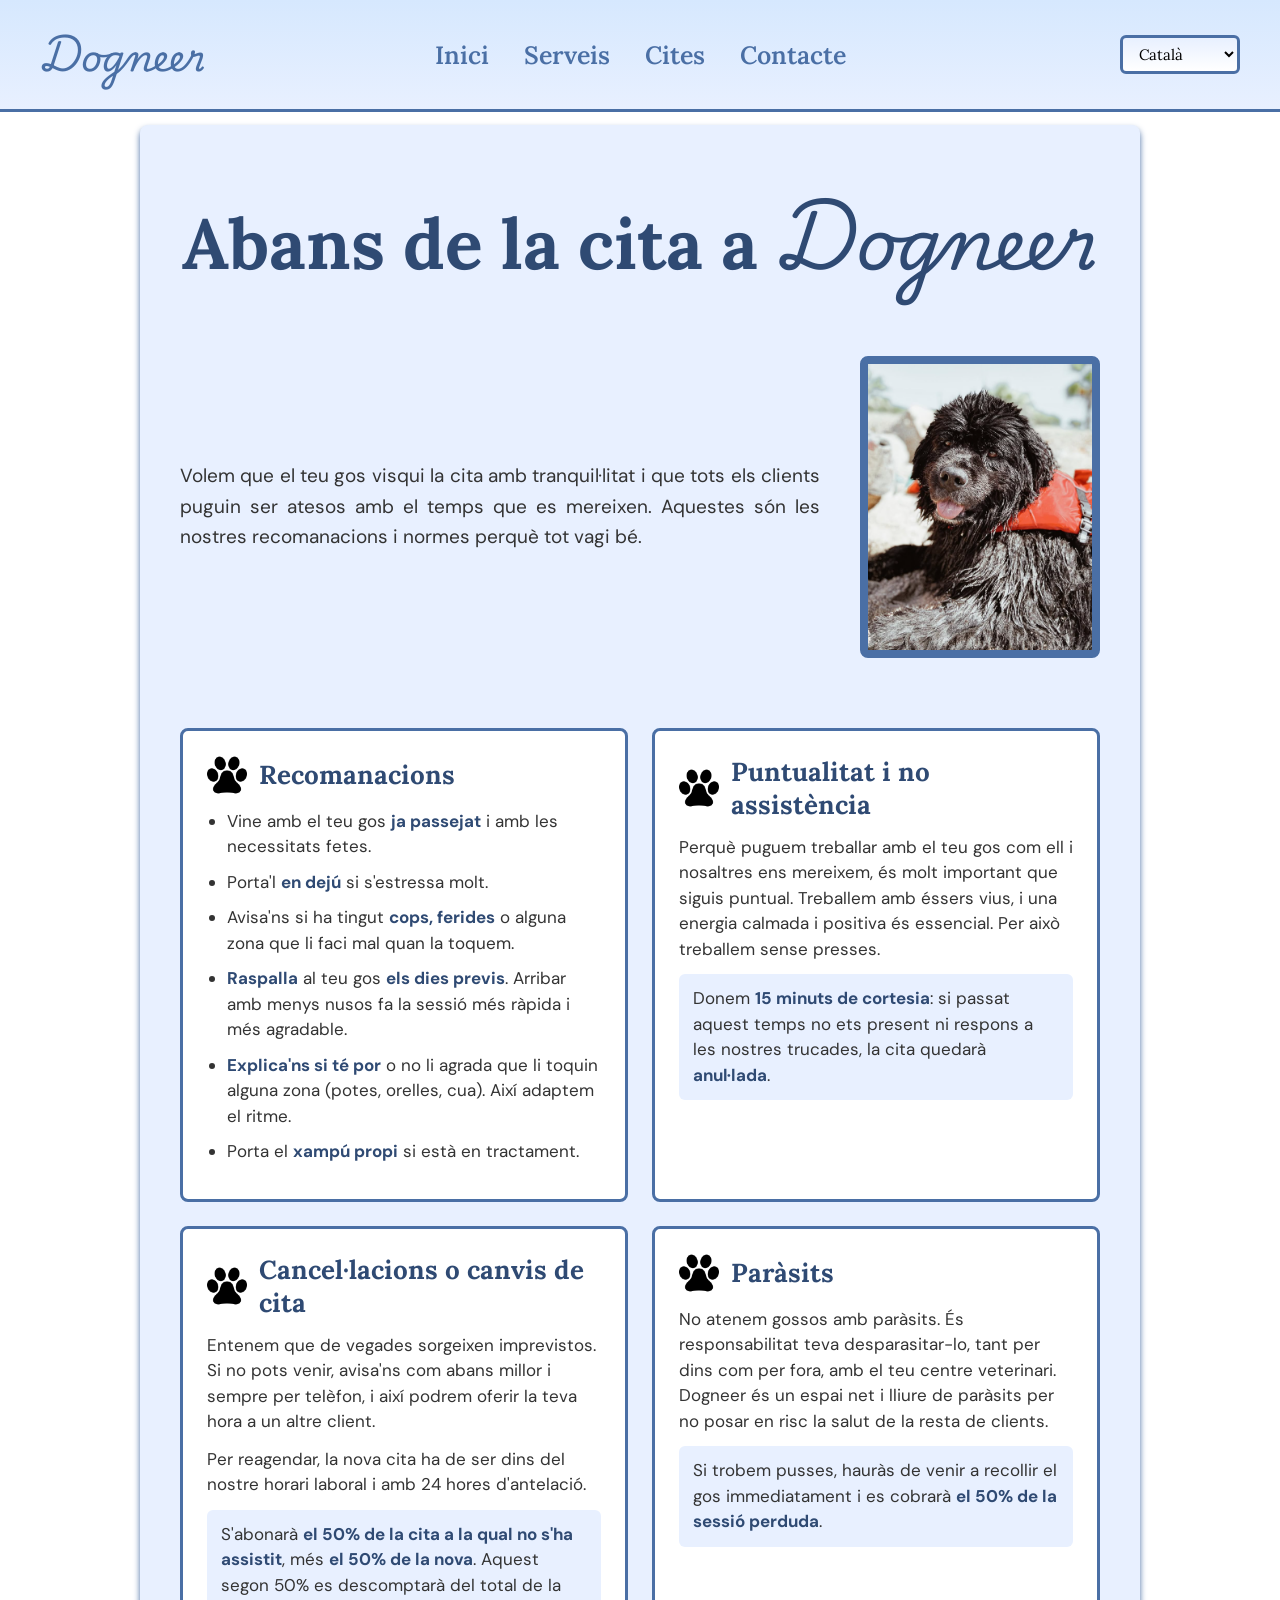
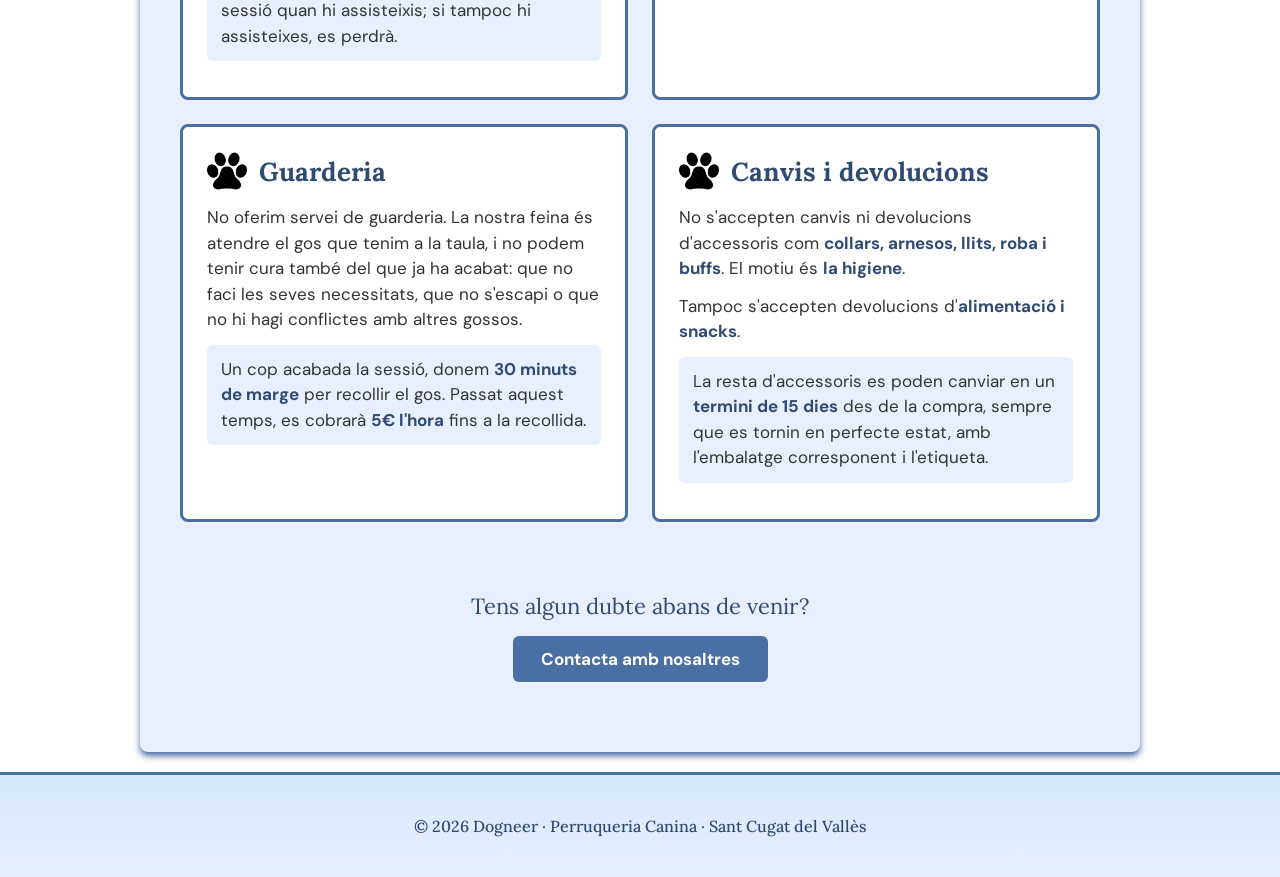
==== cites.html @ 48e1377d "v1.0 v1.0 → 20/09/2026 Activitat B02-M616" ====
<!DOCTYPE html>
<html lang="ca">

<head>
    <meta charset="UTF-8">
    <meta name="viewport" content="width=device-width, initial-scale=1.0">

    <title>Abans de la cita – Dogneer</title>
    <meta name="description" content="Recomanacions i normes abans de venir a Dogneer: puntualitat, cancelacions, paràsits, recollida i devolucions.">

    <link rel="preconnect" href="https://fonts.googleapis.com">
    <link rel="preconnect" href="https://fonts.gstatic.com" crossorigin>
    <link href="https://fonts.googleapis.com/css2?family=DM+Sans:wght@400;500;700&family=Lora:wght@500;600&family=Playwrite+US+Trad&display=swap" rel="stylesheet">

    <link rel="stylesheet" href="estils.css">
</head>

<body>
    <!-- CONTENIDOR SUPERIOR FIXAT: LOGO i MENÚ DE NAVEGACIÓ -->
    <header class="header">
        <div class="contenidor-header">
            <div class="nomNegoci">
                <h1><a href="index.html">Dogneer</a></h1>
            </div>

            <nav class="menu" aria-label="Menú principal">
                <a href="index.html">Inici</a>
                <a href="serveis.html">Serveis</a>
                <a href="cites.html">Cites</a>
                <a href="contacte.html">Contacte</a>
            </nav>

            <select class="idioma-select" aria-label="Idioma" onchange="location.href = this.value">
                <option value="cites.html" selected>Català</option>
            </select>
        </div>
    </header>

    <!-- CONTENIDOR MAIN -->
    <main>
        <section class="contingut-portada">
            <div class="titol-portada">
                <h1>Abans de la cita a <span class="nomNegoci">Dogneer</span></h1>
            </div>
        </section>

        <!-- Introducció + imatge gos -->
        <section class="cites-intro">
            <p>
                Volem que el teu gos visqui la cita amb tranquil·litat i que tots els clients puguin ser atesos amb
                el temps que es mereixen. Aquestes són les nostres recomanacions i normes perquè tot vagi bé.
            </p>
            <img src="img/gos_cites.png" alt="Gos a la platja ple de sorra">
        </section>

        <!-- Targetes d'informació -->
        <section class="cites-llista">

            <article class="cita-targeta">
                <div class="cita-capcalera">
                    <img src="img/petjada.png" alt="icona d'una petjada de gos">
                    <h2>Recomanacions</h2>
                </div>
                <ul>
                    <li>Vine amb el teu gos <strong>ja passejat</strong> i amb les necessitats fetes.</li>
                    <li>Porta'l <strong>en dejú</strong> si s'estressa molt.</li>
                    <li>Avisa'ns si ha tingut <strong>cops, ferides</strong> o alguna zona que li faci mal quan la
                        toquem.</li>
                    <li><strong>Raspalla</strong> al teu gos <strong>els dies previs</strong>. Arribar amb menys nusos
                        fa la sessió més ràpida i més agradable.</li>
                    <li><strong>Explica'ns si té por</strong> o no li agrada que li toquin alguna zona (potes, orelles,
                        cua). Així adaptem el ritme.</li>
                    <li>Porta el <strong>xampú propi</strong> si està en tractament.</li>
                </ul>
            </article>

            <article class="cita-targeta">
                <div class="cita-capcalera">
                    <img src="img/petjada.png" alt="icona d'una petjada de gos">
                    <h2>Puntualitat i no assistència</h2>
                </div>
                <p>
                    Perquè puguem treballar amb el teu gos com ell i nosaltres ens mereixem, és molt important que
                    siguis puntual. Treballem amb éssers vius, i una energia calmada i positiva és essencial. Per això
                    treballem sense presses.
                </p>
                <p class="cita-nota">
                    Donem <strong>15 minuts de cortesia</strong>: si passat aquest temps no ets present ni respons a les
                    nostres trucades, la cita quedarà <strong>anul·lada</strong>.
                </p>
            </article>

            <article class="cita-targeta">
                <div class="cita-capcalera">
                    <img src="img/petjada.png" alt="icona d'una petjada de gos">
                    <h2>Cancel·lacions o canvis de cita</h2>
                </div>
                <p>
                    Entenem que de vegades sorgeixen imprevistos. Si no pots venir, avisa'ns com abans millor i sempre
                    per telèfon, i així podrem oferir la teva hora a un altre client.
                </p>
                <p>
                    Per reagendar, la nova cita ha de ser dins del nostre horari laboral i amb 24 hores d'antelació.
                </p>
                <p class="cita-nota">
                    S'abonarà <strong>el 50% de la cita a la qual no s'ha assistit</strong>, més <strong>el 50% de la
                        nova</strong>. Aquest segon 50% es descomptarà del total de la sessió quan hi assisteixis; si
                    tampoc hi assisteixes, es perdrà.
                </p>
            </article>

            <article class="cita-targeta">
                <div class="cita-capcalera">
                    <img src="img/petjada.png" alt="icona d'una petjada de gos">
                    <h2>Paràsits</h2>
                </div>
                <p>
                    No atenem gossos amb paràsits. És responsabilitat teva desparasitar-lo, tant per dins com per
                    fora, amb el teu centre veterinari. Dogneer és un espai net i lliure de paràsits per no posar en
                    risc la salut de la resta de clients.
                </p>
                <p class="cita-nota">
                    Si trobem pusses, hauràs de venir a recollir el gos immediatament i es cobrarà
                    <strong>el 50% de la sessió perduda</strong>.
                </p>
            </article>

            <article class="cita-targeta">
                <div class="cita-capcalera">
                    <img src="img/petjada.png" alt="icona d'una petjada de gos">
                    <h2>Guarderia</h2>
                </div>
                <p>
                    No oferim servei de guarderia. La nostra feina és atendre el gos que tenim a la taula, i no
                    podem tenir cura també del que ja ha acabat: que no faci les seves necessitats, que no
                    s'escapi o que no hi hagi conflictes amb altres gossos.
                </p>
                <p class="cita-nota">
                    Un cop acabada la sessió, donem <strong>30 minuts de marge</strong> per recollir el gos. Passat
                    aquest temps, es cobrarà <strong>5€ l'hora</strong> fins a la recollida.
                </p>
            </article>

            <article class="cita-targeta">
                <div class="cita-capcalera">
                    <img src="img/petjada.png" alt="icona d'una petjada de gos">
                    <h2>Canvis i devolucions</h2>
                </div>
                <p>
                    No s'accepten canvis ni devolucions d'accessoris com <strong>collars, arnesos, llits, roba i
                        buffs</strong>. El motiu és <strong>la higiene</strong>.
                </p>
                <p>Tampoc s'accepten devolucions d'<strong>alimentació i snacks</strong>.</p>
                <p class="cita-nota">
                    La resta d'accessoris es poden canviar en un <strong>termini de 15 dies</strong> des de la compra,
                    sempre que es tornin en perfecte estat, amb l'embalatge corresponent i l'etiqueta.
                </p>
            </article>
        </section>

        <section class="cites-dubtes">
            <p>Tens algun dubte abans de venir?</p>
            <a class="boto" href="contacte.html">Contacta amb nosaltres</a>
        </section>
    </main>

    <!-- FOOTER -->
    <footer class="footer">
        <p>© 2026 Dogneer · Perruqueria Canina · Sant Cugat del Vallès</p>
    </footer>

</body>

</html>
---- estils.css ----
/* =-=-=-=-=-=-=-=-=-=-= PALETA DE COLORS (treta del logo Dogneer) =-=-=-=-=-=-=-=-=-=-= */
:root {
    --blau-suau: #e8f0ff;
    --blau-mig: #4a6fa5;
    --blau-oscur: #2f4a73;
    --blau-clar: #d6e8fe;

    --rosa-suau: #fce4ec;
    --lavanda: #e6e0ff;

    --crema: #fff9f2;
    --blanc: #ffffff;
    --negre: #000000;

    --gris-text: #333333;
    --gris-suau: #f5f5f5;

    --sombra-main: #e6e0ff;

    --espai: 70px;   /* distància entre la vora del quadrat blau, el títol i el contingut */
}

/* =-=-=-=-=-=-=-=-=-=-= BASE =-=-=-=-=-=-=-=-=-=-= */
html {
    margin: 0;
    padding: 0;
    overflow-x: hidden;   /* només a html: no cal repetir-ho al body (creava un contenidor de scroll extra) */
}

body {
    margin: 0; /* treu el marge per defecte que té el body */
    padding-top: 125px;   /* marge ajustat segons l'alçada del header (a mòbil es redefineix més avall) */
    font-family: 'DM Sans', sans-serif;
}

/* Focus visible per a qui navega amb teclat */
a:focus-visible,
select:focus-visible {
    outline: 3px solid var(--blau-oscur);
    outline-offset: 3px;
}

/* =-=-=-=-=-=-=-=-=-=-= HEADER GENERAL =-=-=-=-=-=-=-=-=-=-= */
.header {
    background: linear-gradient(var(--blau-clar), var(--blau-suau));
    padding: 20px 40px;   /* 20px a dalt i a baix / 40px a esquerra i dreta */
    border-bottom: 3px solid var(--blau-mig);
    position: fixed;
    top: 0;
    left: 0;
    right: 0;
    z-index: 1000;   /* el header es queda per sobre de la resta del contingut i no el tapa */
}

.contenidor-header {
    display: grid;
    grid-template-columns: 1fr auto 1fr;   /* tres columnes (esquerra, centre i dreta) */
    align-items: center;
}

/* ~~~~~~~~~~ Nom del negoci ~~~~~~~~~~ */
/* Es fa servir al logo del header (enllaç a l'inici) i dins dels títols <h1> de cada pàgina */
.nomNegoci {
    font-family: 'Playwrite US Trad';
}

.nomNegoci h1 {
    font-size: 36px;
    margin: 0;
}

.nomNegoci a {
    text-decoration: none;
    color: var(--blau-mig);
}

/* ~~~~~~~~~~ Menú de navegació ~~~~~~~~~~ */
.menu {
    display: flex;
    gap: 35px;
    font-size: 25px;
    font-family: 'Lora', serif;
    font-weight: 600;
}

.menu a {
    text-decoration: none;
    color: var(--blau-mig);
    display: inline-block;   /* important: és necessari, si no scale no funciona!! */
    transition: transform 0.3s ease, color 0.3s ease;   /* canvi suau de color i de mida */
}

.menu a:hover {
    color: var(--blau-oscur);
    transform: scale(1.20);   /* s'augmenta la mida un 20% */
}

/* ~~~~~~~~~~ Finestra canvi d'idioma ~~~~~~~~~~ */
.idioma-select {
    width: 120px;          /* mida fixa de la finestra */
    justify-self: end;     /* alineada a la dreta */
    padding: 6px 12px;
    font-family: 'Lora', serif;
    font-size: 15px;
    border-radius: 6px;
    background: linear-gradient(var(--blau-suau), var(--blanc));
    border: 3px solid var(--blau-mig);
    color: var(--negre);
    cursor: pointer;
    box-sizing: border-box;   /* el width inclou padding i vora */
}

/* =-=-=-=-=-=-=-=-=-=-= CONTENIDOR MAIN (PRINCIPAL) =-=-=-=-=-=-=-=-=-=-= */
main {
    padding: var(--espai) 20px;   /* a dalt i a baix: --espai / esquerra i dreta: 20px */
    max-width: 75%;
    margin: auto;
    background-color: var(--blau-suau);
    border-radius: 8px;
    box-shadow: 0 4px 6px var(--blau-mig);
}

/* ~~~~~~~~~~ "Eslogan" ~~~~~~~~~~ */
.contingut-portada {
    display: flex;
    align-items: center;
    justify-content: center;
    padding: 0;
    margin-bottom: var(--espai);   /* distància títol → text i logo */
}

.titol-portada {
    font-family: 'Lora', serif;
}

.titol-portada h1 {
    font-size: 70px;
    margin: 0;
    line-height: 1.2;   /* ajusta el buit que reserva la font */
    color: var(--blau-oscur);
    text-align: center;
}

/* =-=-=-=-=-=-=-=-=-=-= CONTENIDOR INFERIOR: inici (text + logo) i contacte (text + mapa) =-=-=-=-=-=-=-=-=-=-= */
.intro-logo-contenidor,
.contenidor-contacte {
    display: flex;
    gap: 40px;
    max-width: 1200px;
    margin: 0 auto;
    padding: 0 20px;
    align-items: center;   /* centra el logo / mapa respecte al text en vertical */
}

/* ~~~~~~~~~~ Columna esquerra: text d'inici i de contacte (estils compartits) ~~~~~~~~~~ */
.intro-text,
.contacte-text {
    flex: 1;
    min-width: 0;
}

.intro-text h2,
.contacte-text h2 {
    font-size: 28px;
    color: var(--gris-text);
    font-family: 'Lora', serif;
    margin-top: 16px;   /* se suma al gap */
    margin-bottom: 10px;
}

.intro-text p,
.contacte-text p {
    font-size: 17px;
    line-height: 1.5;
    color: var(--gris-text);
    margin-top: 0;
    margin-bottom: 3px;
}

/* ~~~~~~~~~~ Inici: text justificat i separació entre paràgrafs amb marge ~~~~~~~~~~ */
.intro-text p {
    text-align: justify;
    margin-bottom: 16px;
}

.intro-text p:last-child {
    margin-bottom: 0;
}

/* ~~~~~~~~~~ Contacte: text centrat ~~~~~~~~~~ */
.contacte-text {
    text-align: center;
}

.enllac-contacte {
    font-size: 17px;
    font-family: 'Lora', serif;
    font-weight: 600;
}

.enllac-contacte a {
    text-decoration: none;
    color: var(--blau-mig);
    display: inline-block;   /* important: és necessari, si no scale no funciona!! */
    transition: transform 0.3s ease, color 0.3s ease;   /* canvi suau de color i de mida */
}

.enllac-contacte a:hover,
.enllac-contacte a:focus-visible {
    color: var(--blau-oscur);
    transform: scale(1.20);   /* s'augmenta la mida un 20% */
}

/* ~~~~~~~~~~ Columna dreta: logo ~~~~~~~~~~ */
.logo-caixa {
    flex: 1;
    min-width: 0;
}

.logo-caixa img {
    display: block;
    width: 100%;
    height: auto;
    box-sizing: border-box;
    border: 8px solid var(--blau-mig);
    border-radius: 8px;
}

/* ~~~~~~~~~~ Columna dreta: google maps ~~~~~~~~~~ */
.maps-caixa {
    flex: 1;
    min-width: 0;   /* evita que l'iframe (600px) desbordi la caixa */
    box-sizing: border-box;
    border: 8px solid var(--blau-mig);
    border-radius: 8px;
    overflow: hidden;   /* les cantonades de l'iframe respecten el border-radius */
}

.maps-caixa iframe {
    display: block;   /* elimina el buit que deixa un element inline sota l'iframe */
    width: 100%;
    height: 450px;
    border: 0;
}

/* =-=-=-=-=-=-=-=-=-=-= PÀGINA DE SERVEIS =-=-=-=-=-=-=-=-=-=-= */
/* ~~~~~~~~~~ Quadre factors del preu ~~~~~~~~~~ */
.factors-preu {
    box-sizing: border-box;
    width: min(1200px, calc(100% - 40px));   /* mateixa amplada que la graella de targetes */
    margin: 0 auto 50px;
    padding: 26px 24px;
    font-size: 20px;
    line-height: 1.5;
    color: var(--gris-text);
    text-align: center;
    background: var(--blanc);
    border: 3px solid var(--blau-mig);
    border-radius: 8px;
}

.factors-preu p {
    margin: 0;
}

/* ~~~~~~~~~~ Llistats de targetes en 2 columnes (serveis i cites) ~~~~~~~~~~ */
.serveis-llista,
.cites-llista {
    display: grid;
    grid-template-columns: repeat(2, minmax(0, 1fr));   /* minmax(0,…) evita que una targeta amplii la columna */
    gap: 24px;
    max-width: 1200px;
    margin: 0 auto;
    padding: 0 20px;
}

.servei,
.cita-targeta {
    background: var(--blanc);
    border: 3px solid var(--blau-mig);
    border-radius: 8px;
    padding: 24px;
}

.servei h2 {
    font-family: 'Lora', serif;
    font-size: 26px;
    color: var(--blau-oscur);
    margin: 0 0 10px;
}

.servei p {
    font-size: 17px;
    line-height: 1.5;
    color: var(--gris-text);
    margin: 0;
    text-align: justify;
}

/* =-=-=-=-=-=-=-=-=-=-= BOTÓ PER CONTACTAR (serveis i cites) =-=-=-=-=-=-=-=-=-=-= */
.reserva-contacte,
.cites-dubtes {
    text-align: center;
    margin-top: var(--espai);
}

.reserva-contacte p,
.cites-dubtes p {
    font-family: 'Lora', serif;
    font-size: 22px;
    color: var(--blau-oscur);
    margin: 0 0 16px;
}

.boto {
    display: inline-block;
    padding: 12px 28px;
    background: var(--blau-mig);
    color: var(--blanc);
    font-size: 17px;
    font-weight: 700;
    text-decoration: none;
    border-radius: 6px;
    transition: background 0.3s ease;
}

.boto:hover,
.boto:focus-visible {
    background: var(--blau-oscur);
}

/* =-=-=-=-=-=-=-=-=-=-= PÀGINA CITES =-=-=-=-=-=-=-=-=-=-= */

/* ~~~~~~~~~~ Introducció + imatge gos ~~~~~~~~~~ */
.cites-intro {
    display: flex;
    align-items: center;
    gap: 40px;
    max-width: 1000px;
    margin: 0 auto var(--espai);
    padding: 0 20px;
}

.cites-intro p {
    flex: 1;
    margin: 0;
    font-size: 19px;
    line-height: 1.6;
    color: var(--gris-text);
    text-align: justify;
}

.cites-intro img {
    width: 240px;
    height: auto;
    box-sizing: border-box;
    border: 8px solid var(--blau-mig);
    border-radius: 8px;
}

/* ~~~~~~~~~~ Targetes d'informació ~~~~~~~~~~ */
.cita-capcalera {
    display: flex;
    align-items: center;
    gap: 12px;
    margin-bottom: 14px;
}

.cita-capcalera img {
    width: 40px;
    height: 40px;
}

.cita-capcalera h2 {
    margin: 0;
    font-family: 'Lora', serif;
    font-size: 26px;
    color: var(--blau-oscur);
}

.cita-targeta p,
.cita-targeta li {
    font-size: 17px;
    line-height: 1.5;
    color: var(--gris-text);
}

.cita-targeta p {
    margin: 0 0 12px;
}

.cita-targeta ul {
    margin: 0;
    padding-left: 20px;
}

.cita-targeta li {
    margin-bottom: 10px;
}

.cita-targeta strong {
    color: var(--blau-oscur);
}

/* ~~~~~~~~~~ informació important en targetes de cites ~~~~~~~~~~ */
.cita-nota {
    background: var(--blau-suau);
    border-radius: 6px;
    padding: 12px 14px;
    margin-bottom: 0;
}

/* =-=-=-=-=-=-=-=-=-=-= FOOTER =-=-=-=-=-=-=-=-=-=-= */
.footer {
    font-family: 'Lora', serif;
    font-weight: 500;
    text-align: center;
    background: linear-gradient(var(--blau-clar), var(--blau-suau));
    color: var(--blau-oscur);
    margin-top: 20px;
    padding: 25px;
    min-height: 50px;
    border-top: 3px solid var(--blau-mig);
}

/* =-=-=-=-=-=-=-=-=-=-= RESPONSIVE =-=-=-=-=-=-=-=-=-=-= */
/* Un únic bloc per cada punt de tall, de més gran a més petit (així no es trepitgen entre ells) */

/* ~~~~~~~~~~ Tablets ~~~~~~~~~~ */
@media (max-width: 1024px) {
    .header .nomNegoci {
        font-size: 30px;
    }

    .menu {
        font-size: 22px;
        gap: 20px;
    }

    .titol-portada h1 {
        font-size: 52px;
    }

    .intro-logo-contenidor,
    .contenidor-contacte {
        gap: 30px;
    }

    .intro-text h2,
    .contacte-text h2 {
        font-size: 26px;
    }

    .intro-text p,
    .contacte-text p {
        font-size: 16px;
    }
}

/* ~~~~~~~~~~ Mòbils ~~~~~~~~~~ */
@media (max-width: 768px) {

    /* Header en dues files: logo + idioma a dalt, menú a sota */
    body {
        padding-top: 110px;
    }

    .header {
        padding: 12px 16px;
    }

    .contenidor-header {
        grid-template-columns: 1fr auto;
        grid-template-areas:
            "logo idioma"
            "menu menu";
        row-gap: 8px;
    }

    .header .nomNegoci {
        grid-area: logo;
        font-size: 24px;
        line-height: 1.3;
    }

    .idioma-select {
        grid-area: idioma;
        width: 100px;
    }

    .menu {
        grid-area: menu;
        justify-content: center;
        flex-wrap: wrap;
        font-size: 18px;
        gap: 8px 15px;
    }

    /* ~~~~~~~~~~ Contingut ~~~~~~~~~~ */
    main {
        max-width: 92%;
    }

    .titol-portada h1 {
        font-size: 36px;
    }

    .intro-logo-contenidor,
    .contenidor-contacte {
        flex-direction: column;
        align-items: stretch;
        gap: 20px;
        padding: 0;
    }

    .intro-text h2,
    .contacte-text h2 {
        font-size: 22px;
    }

    .intro-text p,
    .contacte-text p {
        font-size: 15px;
    }

    .intro-text p,
    .servei p,
    .cites-intro p {
        text-align: left;
    }

    .maps-caixa iframe {
        height: 300px;
    }

    /* Serveis */
    .factors-preu {
        width: 100%;
    }

    .factors-preu p {
        font-size: 18px;
    }

    .serveis-llista,
    .cites-llista {
        grid-template-columns: 1fr;
        gap: 16px;
        padding: 0;
    }

    .servei h2,
    .cita-capcalera h2 {
        font-size: 22px;
    }

    .servei p,
    .cita-targeta p,
    .cita-targeta li {
        font-size: 15px;
    }

    /* ~~~~~~~~~~ Cites ~~~~~~~~~~ */
    .cites-intro {
        flex-direction: column;
        align-items: stretch;
        gap: 20px;
        padding: 0;
    }

    .cites-intro p {
        font-size: 16px;
    }

    .cites-intro img {
        width: 100%;
        max-width: 240px;
        align-self: center;
    }

    .reserva-contacte p,
    .cites-dubtes p {
        font-size: 18px;
    }
}

/* ~~~~~~~~~~ Mòbils molt petits ~~~~~~~~~~ */
@media (max-width: 400px) {
    .header .nomNegoci {
        font-size: 22px;
    }

    .menu {
        font-size: 16px;
        gap: 6px 12px;
    }
}
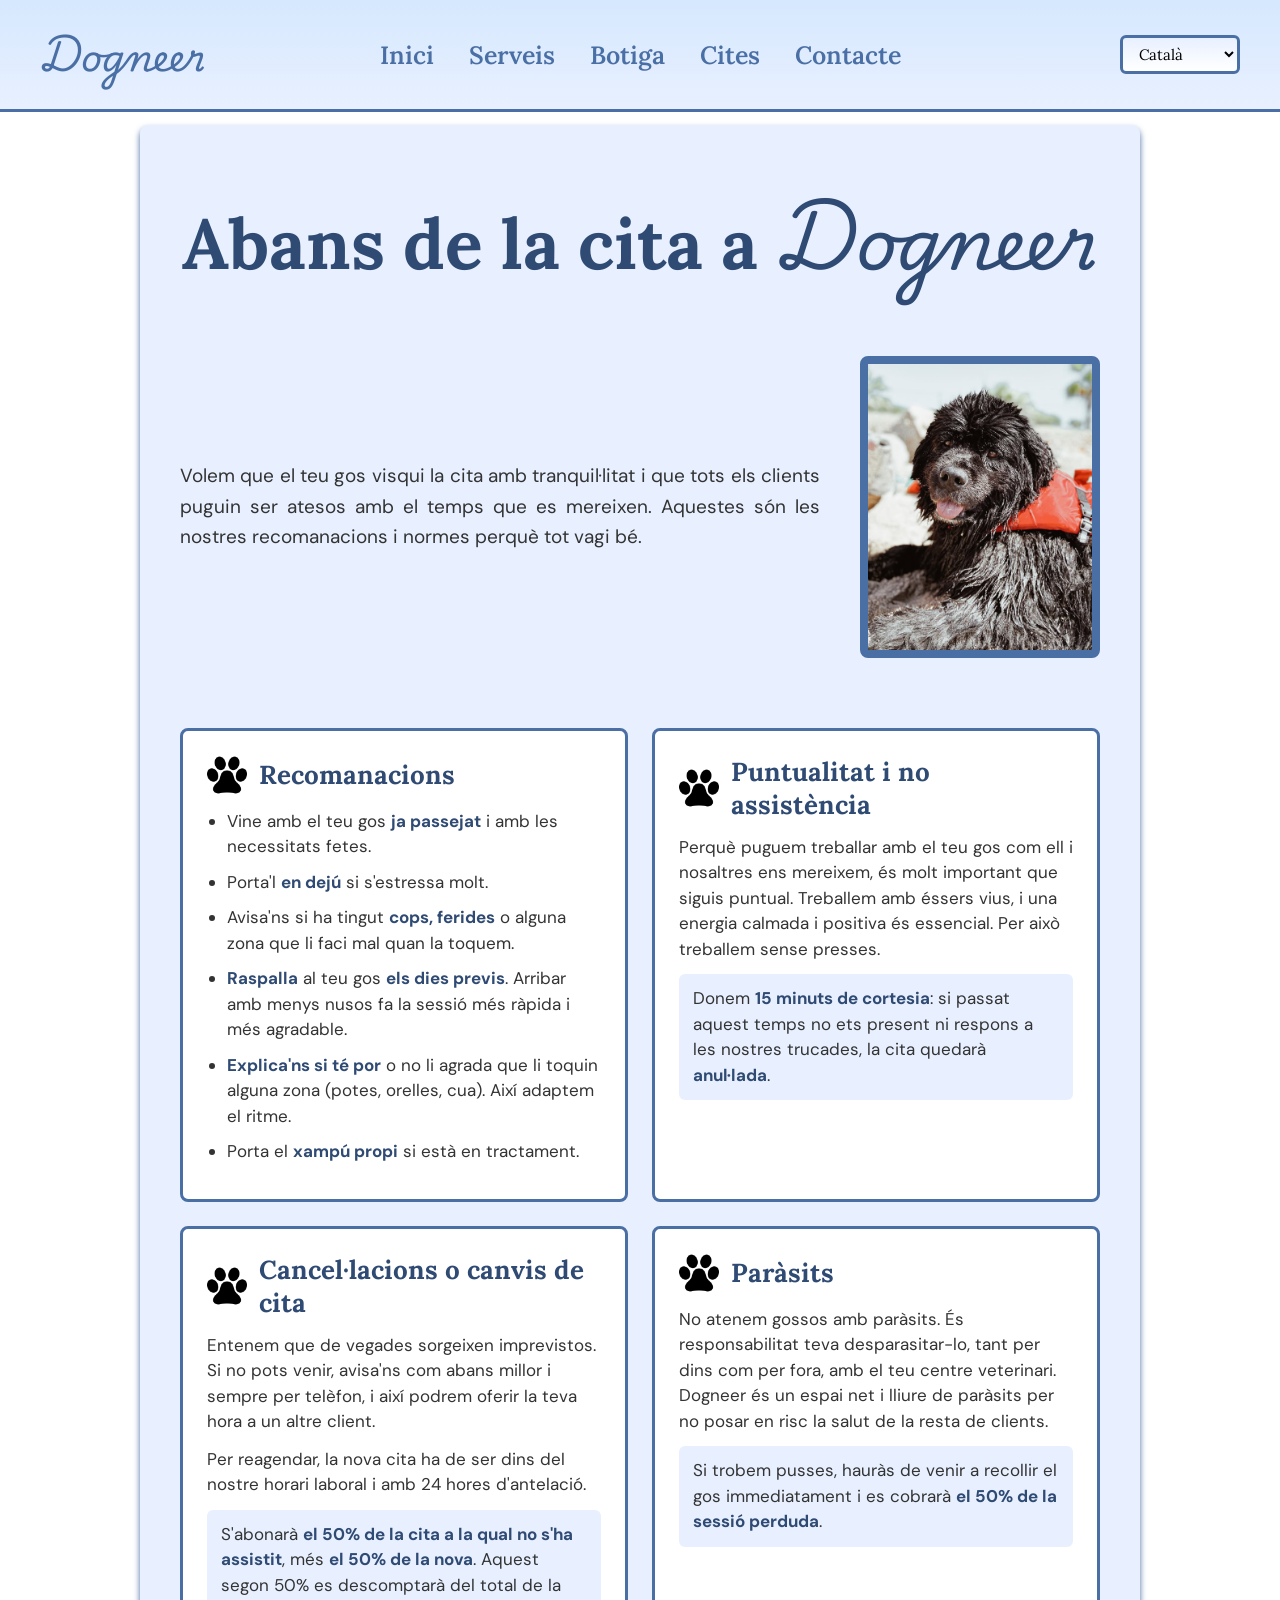
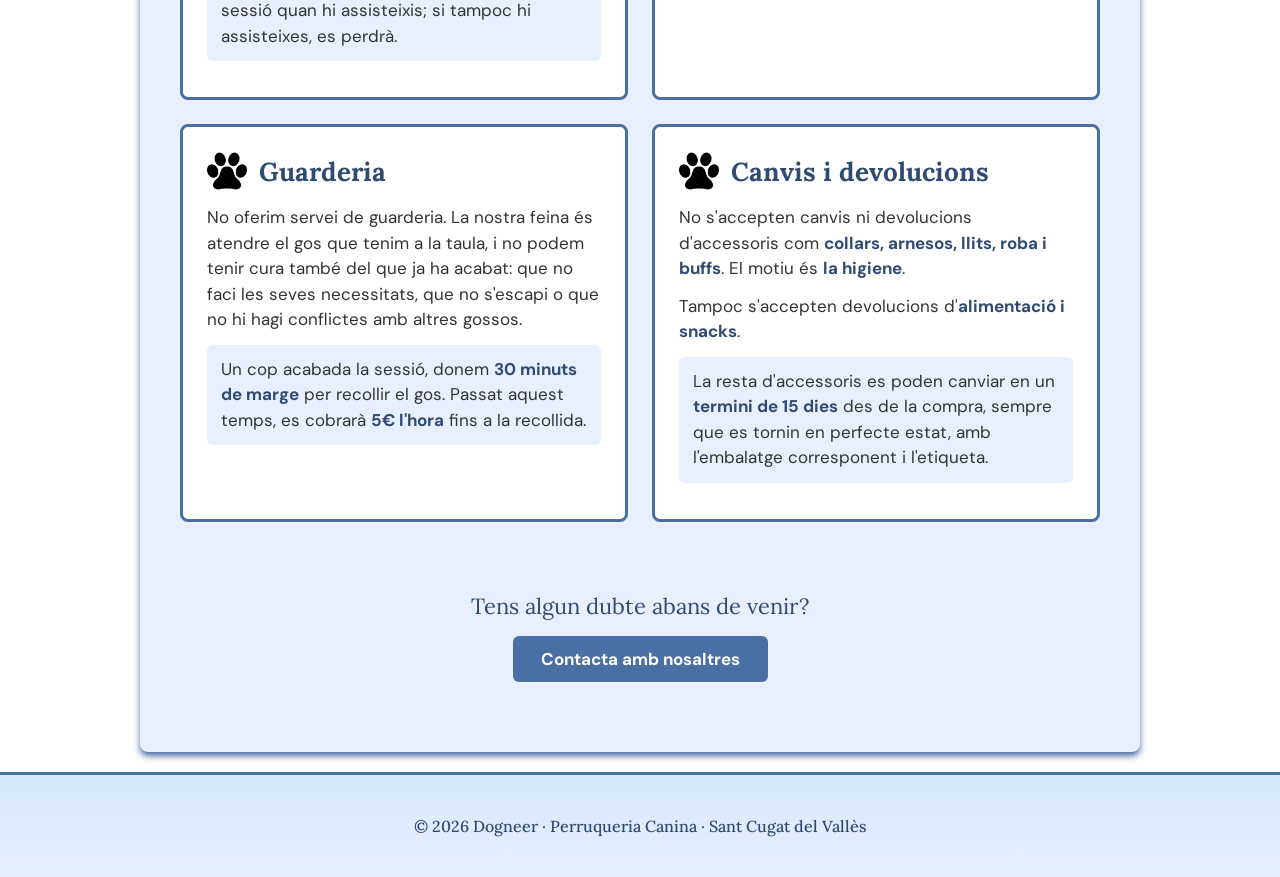
==== commit 7ce30398: "v1.1 v1.1 → 29/09/2026 Activitat B02-M616 Añadida página web de tienda + en el menú de navegación," ====
--- a/cites.html
+++ b/cites.html
@@ -26,6 +26,7 @@
             <nav class="menu" aria-label="Menú principal">
                 <a href="index.html">Inici</a>
                 <a href="serveis.html">Serveis</a>
+                <a href="botiga.html">Botiga</a>
                 <a href="cites.html">Cites</a>
                 <a href="contacte.html">Contacte</a>
             </nav>
